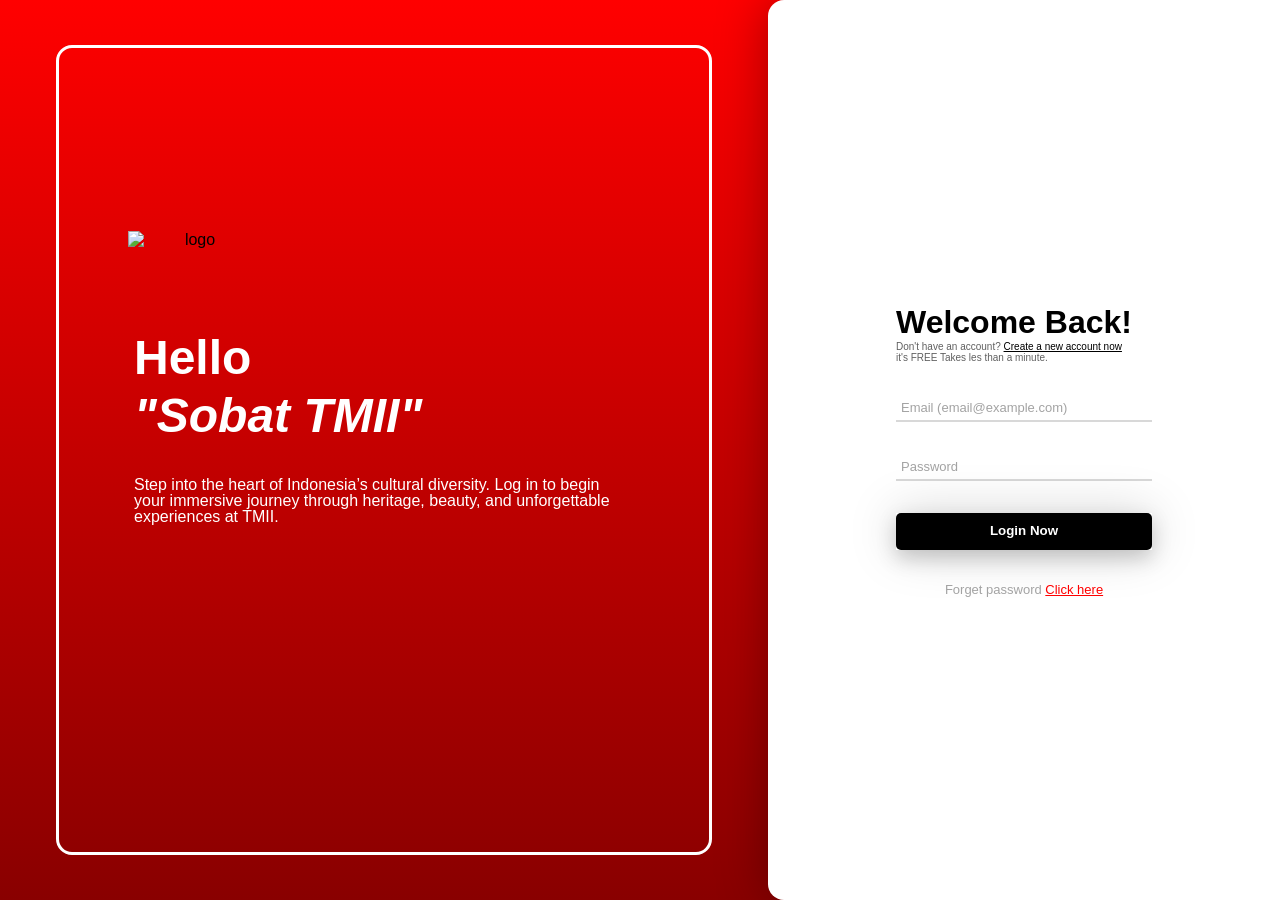
==== logintmii.html @ dd00c6c2 "BASE PROJECT #1" ====
<!DOCTYPE html>
<html lang="en">
<head>
    <meta charset="UTF-8">
    <meta name="viewport" content="width=device-width, initial-scale=1.0">
    <title>Login web TMII</title>
    <link rel="stylesheet" href="logintmii.css">
</head>
<body>
    <div class="container">
        <aside>
            <div class="content">
                <div class="logo">
                    <img src="/Image/LOGO_TMII.png" alt="logo">
                </div>
                <div class="texthello">
                    <h1>Hello <br><i>"Sobat TMII"</i></h1>
                    <p>Step into the heart of Indonesia’s cultural diversity. Log in to begin your immersive journey through heritage, beauty, and unforgettable experiences at TMII.</p>
                </div>
            </div>
        </aside>
        <main>
            <div class="login">
                <form action="webPariwisata.html">
                    <div class="judul">
                        <h1>Welcome Back!</h1>
                        <p>Don't have an account? <a href="#">Create a new account now</a><br>it's FREE Takes les than a minute.</p>
                    </div>
                    <div class="input-box">
                        <input type="email" placeholder="Email (email@example.com)" required>
                        <input type="password" placeholder="Password" required>
                    </div>
                    <div class="btn">
                        <a href="webPariwisata.html">
                            <button type="submit">
                            Login Now
                            </button>
                        </a>
                    </div>
                    <div class="register">
                        Forget password
                        <a href="#">Click here</a>
                    </div>
                </form>
            </div>
        </main>
    </div>
</body>
</html>
---- logintmii.css ----
*, html, body {
    margin: 0;
    padding: 0;
    box-sizing: border-box;
    font-family: 'Segoe UI', Tahoma, Geneva, Verdana, sans-serif;
}

.container {
    background: linear-gradient(to bottom, rgb(255, 0, 0), rgb(137, 0, 0));
    display: flex;
    justify-content: center;
    align-items: center;
    min-height: 100vh;
}

.container aside {
    text-align: center;
    width: 60%;
    min-height: 100vh;
    display: flex;
    flex-direction: column;
    background-size: cover;
    background-position: center;
    padding: 0 20px;
    justify-content: center;
    align-items: center;
}

.content {
    display: flex;
    justify-content: center;
    align-items: center;
    flex-direction: column;
    border-radius: 1rem;
    border: solid white;
    height: 90vh;
    width: 90%;
}

.content .logo {
    display: flex;
    margin: 0 24em 5em 0;
}
.content img {
    width: 8rem;

}

.content .texthello {
    color: white;
    text-align: start;
    max-width: 500px;
    margin-bottom: 9rem;
}

.content .texthello h1 {
    font-size: 3rem;
    line-height: 1.2;
}

.content .texthello p {
    margin-top: 2rem;
    line-height: 1;
}

.container main {
    box-shadow: 0px 0px 50px rgba(0, 0, 0, 0.337);
    background-color: rgb(255, 255, 255);
    width: 40%;
    height: 100vh;
    border-radius: 1rem 0 0 1rem;
    overflow: hidden;
}

main .login {
    width: 100%;
    min-height: 100vh;
    display: flex;
    justify-content: center;
    align-items: center;
}

.login form {
    width: 50%;
    display: flex;
    flex-direction: column;
    gap: 2em;
}
form .judul {
    text-align: start;
}

.judul p {
    font-size: x-small;
    color: rgb(96, 96, 96);
}

.judul p a{
    color: black;
}

form .input-box {
    display: flex;
    flex-direction: column;
    gap: 2rem;
}
::placeholder {
    font-size: small;
    color:  rgb(163, 163, 163);
}
.input-box input {
    height: 100%;
    outline: none;
    border-style: none;
    border-bottom: 2px solid rgb(216, 216, 216);
    padding: 5px;
}

form .btn {
    display: flex;
    justify-content: center;
    align-items: center;
    box-shadow: 0px 0px 50px rgba(0, 0, 0, 0.177);
    width: 100%;
}

.input-box input:hover,
.input-box input:focus
 {
    border-bottom: 2px solid rgb(0, 0, 0);
}

form .btn a button {
    outline: none;
    border: none;
    width: 100%;
    color: white;
    background-color: rgb(0, 0, 0);
    border-radius: 5px;
    font-weight: 600;
    padding: 10px 20px 12px 20px;
    border-radius: 5px;
}

form .btn a {
    overflow: hidden;
    border-style: none;
    color: white;
    text-decoration: none;
    font-size: 15px;
    box-shadow: 0 8px 20px rgba(0, 0, 0, 0.184);
    width: 100%;
    text-align: center;
    transition: all .3s ease;
}

form .btn a:hover {
    background-color: rgb(46, 46, 46);
    transform: scale(1.03);
    border-radius: 5px;
}

form .register {
    color:  rgb(163, 163, 163);
    text-align: center;
    font-size: small;
}

.register a {
    color:  rgb(255, 0, 0);
}
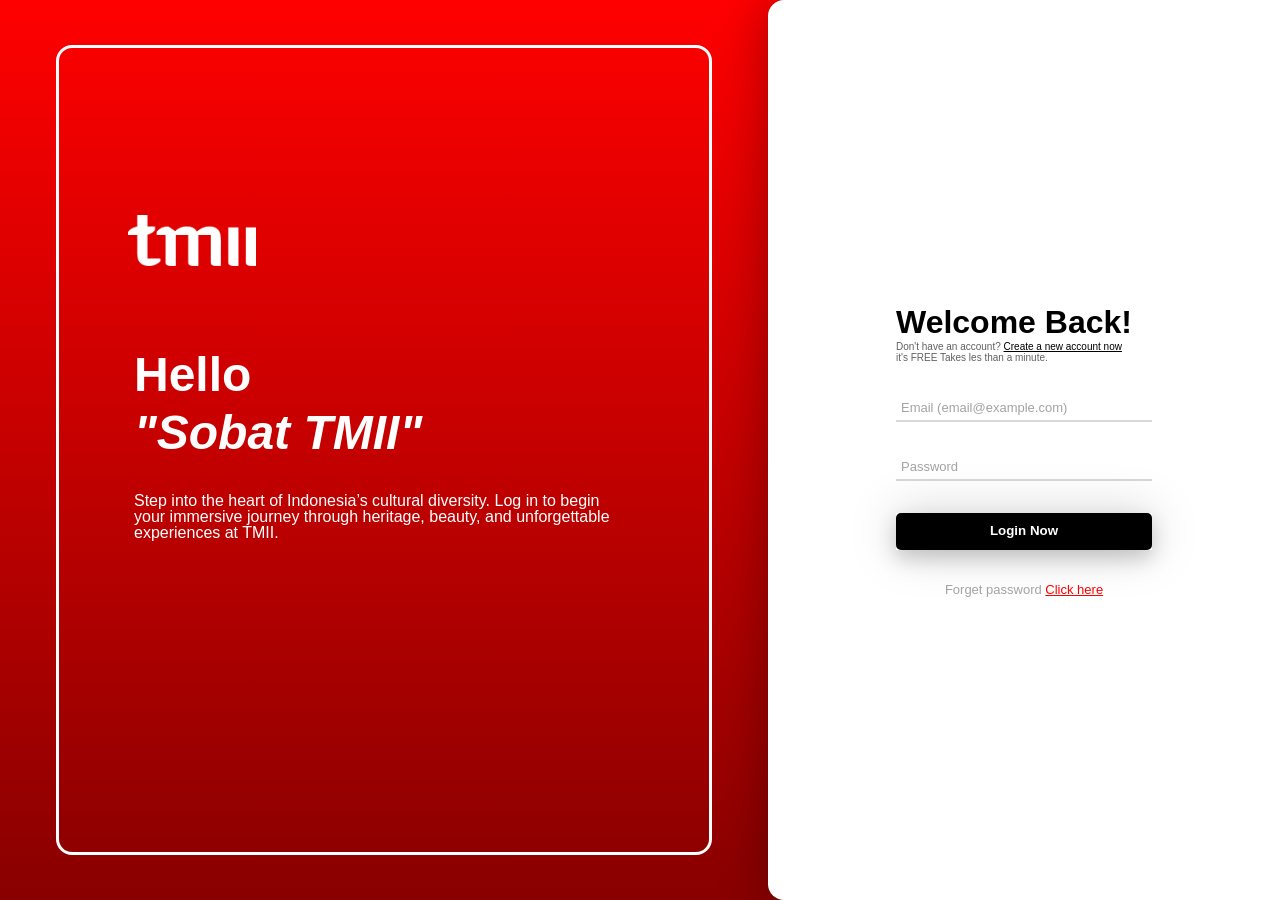
==== commit 99e5d084: "delete "/" from url" ====
--- a/logintmii.html
+++ b/logintmii.html
@@ -11,7 +11,7 @@
         <aside>
             <div class="content">
                 <div class="logo">
-                    <img src="/Image/LOGO_TMII.png" alt="logo">
+                    <img src="asset/LOGO_TMII.png" alt="logo">
                 </div>
                 <div class="texthello">
                     <h1>Hello <br><i>"Sobat TMII"</i></h1>
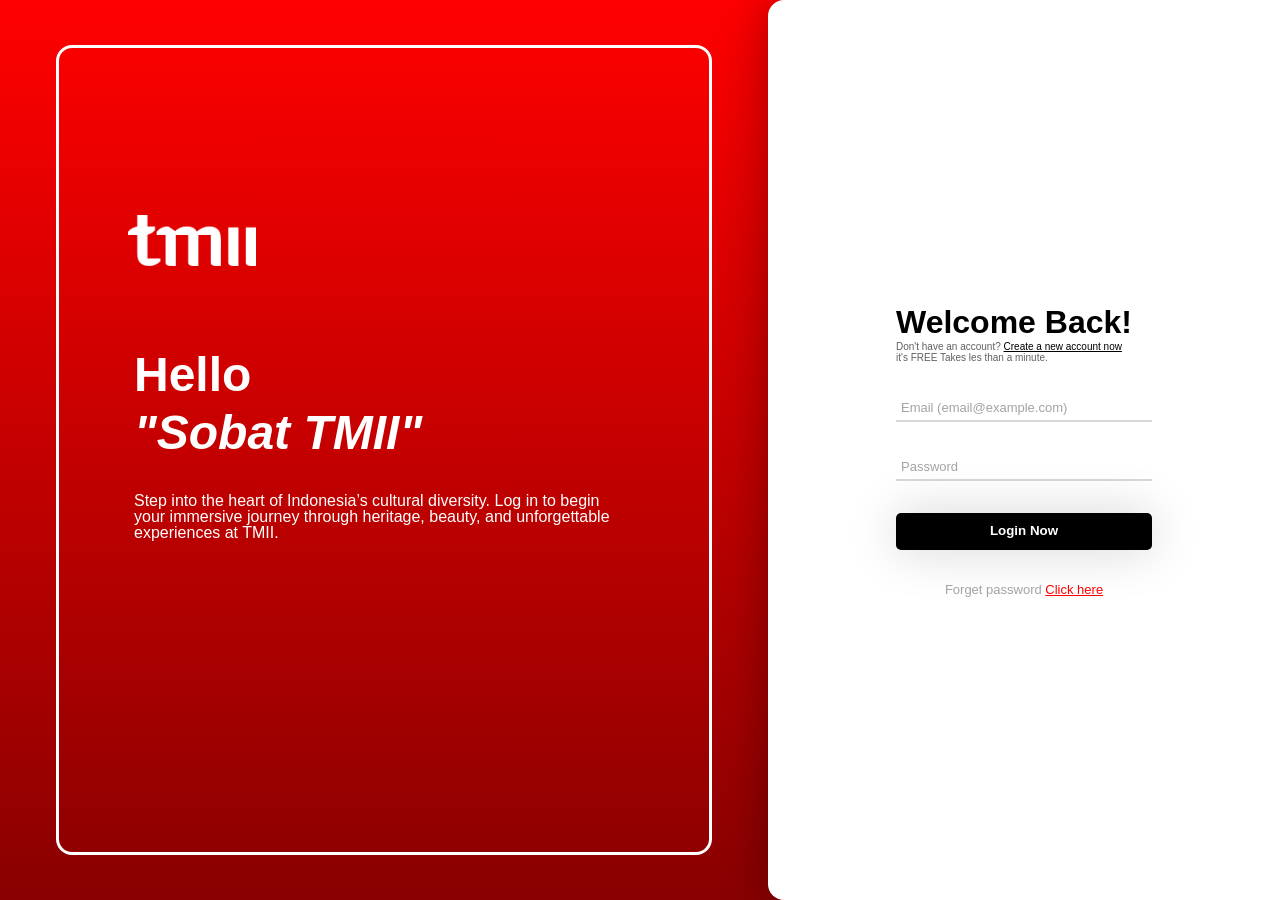
==== commit 667e2df4: "edit login button" ====
--- a/logintmii.html
+++ b/logintmii.html
@@ -21,7 +21,7 @@
         </aside>
         <main>
             <div class="login">
-                <form action="webPariwisata.html">
+                <form action="index.html">
                     <div class="judul">
                         <h1>Welcome Back!</h1>
                         <p>Don't have an account? <a href="#">Create a new account now</a><br>it's FREE Takes les than a minute.</p>
@@ -31,11 +31,9 @@
                         <input type="password" placeholder="Password" required>
                     </div>
                     <div class="btn">
-                        <a href="webPariwisata.html">
-                            <button type="submit">
-                            Login Now
-                            </button>
-                        </a>
+                        <button type="submit">
+                        Login Now
+                        </button>
                     </div>
                     <div class="register">
                         Forget password
--- a/logintmii.css
+++ b/logintmii.css
@@ -130,7 +130,7 @@
     border-bottom: 2px solid rgb(0, 0, 0);
 }
 
-form .btn a button {
+form .btn button {
     outline: none;
     border: none;
     width: 100%;
